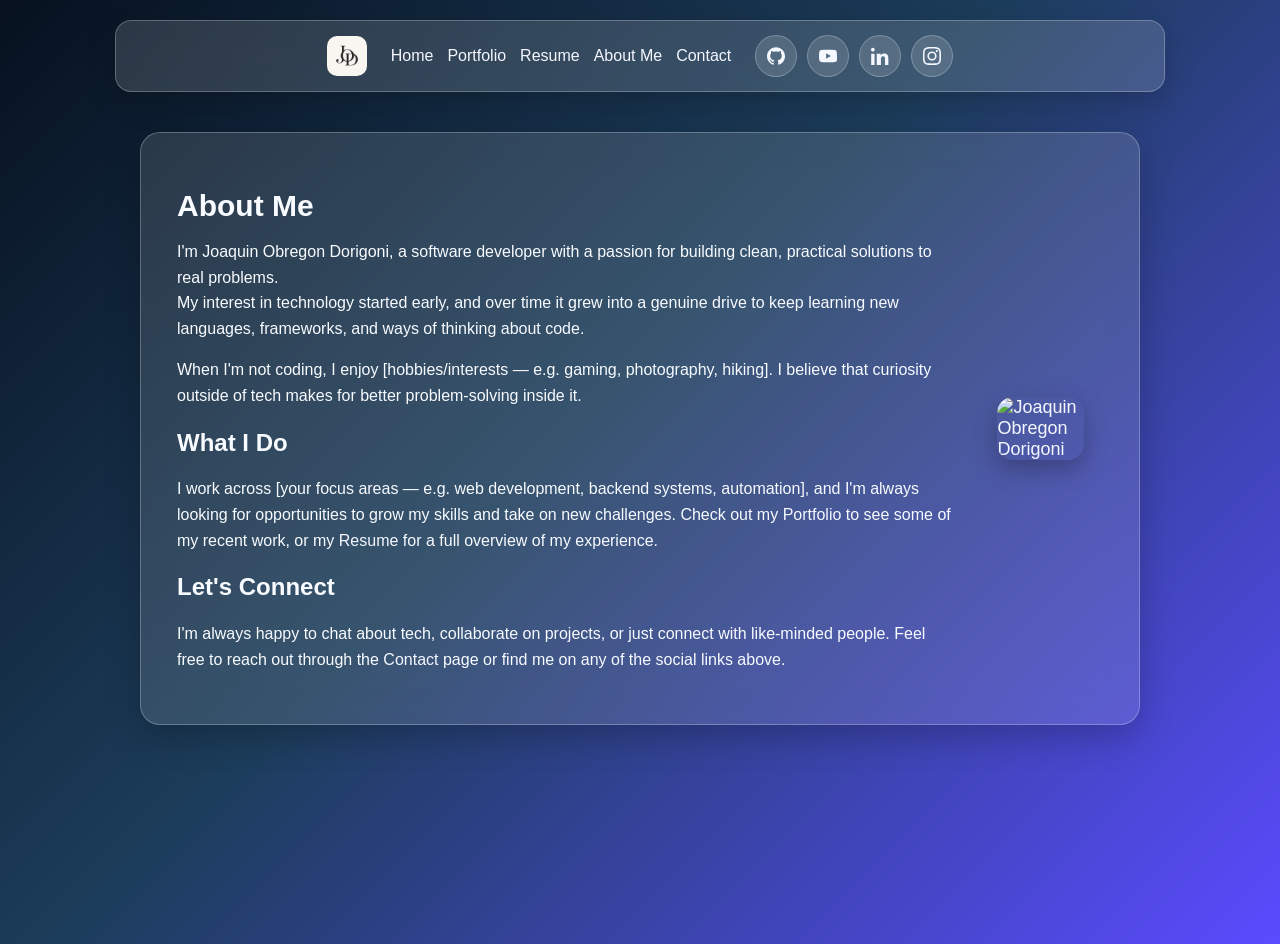
==== about/index.html @ b75c3cfd "Push lol" ====
<!DOCTYPE html>
<html lang="en">
<head>
    <meta charset="UTF-8">
    <meta name="viewport" content="width=device-width, initial-scale=1.0, maximum-scale=1.0, user-scalable=no">
    <title>About Me | Joaquin Obregon Dorigoni</title>
    <link rel="apple-touch-icon" sizes="180x180" href="/favicon/apple-touch-icon.png">
    <link rel="icon" type="image/png" sizes="32x32" href="/favicon/favicon-32x32.png">
    <link rel="icon" type="image/png" sizes="16x16" href="/favicon/favicon-16x16.png">
    <link rel="manifest" href="/favicon/site.webmanifest">
    <link rel="stylesheet" href="style.css">
    <link rel="preconnect" href="https://fonts.googleapis.com">
    <link rel="preconnect" href="https://fonts.gstatic.com" crossorigin>
    <link href="https://fonts.googleapis.com/css2?family=Bitcount+Single:wght@100..900&family=Pliant:ital,wght@0,100..900;1,100..900&family=Ubuntu:ital,wght@0,300;0,400;0,500;0,700;1,300;1,400;1,500;1,700&display=swap" rel="stylesheet">
    <link href="https://fonts.googleapis.com/css2?family=Bitcount:wght@100..900&display=swap" rel="stylesheet">
</head>
<body>
    <div class="main-header">
    <!--Header-->
        <nav class="navbar">
            <img src="/favicon/android-chrome-192x192.png" class="navbar-img">
            <a class="link-with-font" href="/">Home</a>
            <a class="link-with-font" href="/portfolio/">Portfolio</a>
            <a class="link-with-font" href="/resume/">Resume</a>
            <a class="link-with-font" href="/about/">About Me</a>
            <a class="link-with-font" href="/contact/">Contact</a>
            <div class="social-links">
                <a class="social-link" href="https://github.com/CachoCodes" target="_blank" rel="noopener noreferrer" aria-label="GitHub">
                    <svg xmlns="http://www.w3.org/2000/svg" viewBox="0 0 24 24" aria-hidden="true"><path d="M12 0.297c-6.627 0-12 5.373-12 12 0 5.303 3.438 9.8 8.205 11.387 0.6 0.113 0.82-0.258 0.82-0.577 0-0.285-0.01-1.04-0.015-2.04-3.338 0.724-4.042-1.61-4.042-1.61-0.546-1.387-1.333-1.757-1.333-1.757-1.089-0.744 0.084-0.729 0.084-0.729 1.205 0.084 1.84 1.236 1.84 1.236 1.07 1.835 2.809 1.305 3.495 0.998 0.108-0.775 0.418-1.305 0.762-1.605-2.665-0.305-5.467-1.335-5.467-5.932 0-1.31 0.468-2.381 1.236-3.221-0.124-0.303-0.536-1.524 0.117-3.176 0 0 1.008-0.322 3.301 1.23 0.957-0.266 1.983-0.399 3.003-0.404 1.02 0.005 2.047 0.138 3.006 0.404 2.291-1.552 3.297-1.23 3.297-1.23 0.655 1.653 0.243 2.873 0.119 3.176 0.77 0.84 1.235 1.911 1.235 3.221 0 4.609-2.807 5.624-5.479 5.921 0.429 0.369 0.81 1.096 0.81 2.21 0 1.596-0.014 2.883-0.014 3.276 0 0.322 0.217 0.694 0.825 0.576 4.765-1.589 8.199-6.086 8.199-11.387 0-6.627-5.373-12-12-12z"/></svg>
                </a>
                <a class="social-link" href="https://www.youtube.com/@JoacoCodes" target="_blank" rel="noopener noreferrer" aria-label="YouTube">
                    <svg xmlns="http://www.w3.org/2000/svg" viewBox="0 0 24 24" aria-hidden="true"><path d="M23.498 6.186a2.997 2.997 0 0 0-2.114-2.119C19.603 3.6 12 3.6 12 3.6s-7.603 0-9.384.467a2.997 2.997 0 0 0-2.114 2.119C0 8.01 0 12 0 12s0 3.99.502 5.814a2.997 2.997 0 0 0 2.114 2.119c1.781.467 9.384.467 9.384.467s7.603 0 9.384-.467A2.997 2.997 0 0 0 24 17.814C24 15.99 24 12 24 12s0-3.99-.502-5.814zM9.545 15.568V8.432L15.818 12l-6.273 3.568z"/></svg>
                </a>
                <a class="social-link" href="https://www.linkedin.com/in/joaquin-obregon-dorigoni-a35770422/" target="_blank" rel="noopener noreferrer" aria-label="LinkedIn">
                    <svg xmlns="http://www.w3.org/2000/svg" viewBox="0 0 24 24" aria-hidden="true"><path d="M4.98 3.5C4.98 4.88 3.86 6 2.5 6S0 4.88 0 3.5 1.12 1 2.5 1 4.98 2.12 4.98 3.5zM.24 8.98h4.52V24H.24V8.98zm7.422 0H12.9v2.1h.1c.63-1.19 2.18-2.44 4.49-2.44 4.8 0 5.69 3.16 5.69 7.27V24h-4.52v-7.6c0-1.81-.03-4.14-2.52-4.14-2.52 0-2.9 1.96-2.9 3.99V24H7.662V8.98z"/></svg>
                </a>
                <a class="social-link" href="https://www.instagram.com/joaquinobregondorigoni/" target="_blank" rel="noopener noreferrer" aria-label="Instagram">
                    <svg xmlns="http://www.w3.org/2000/svg" viewBox="0 0 24 24" aria-hidden="true"><path d="M12 2.163c3.204 0 3.584.012 4.85.07 3.252.148 4.771 1.691 4.919 4.919.058 1.265.069 1.645.069 4.849 0 3.205-.012 3.584-.069 4.849-.148 3.228-1.667 4.771-4.919 4.919-1.266.058-1.645.069-4.85.069-3.204 0-3.584-.012-4.849-.069-3.252-.148-4.771-1.691-4.919-4.919C2.011 15.647 2 15.268 2 12.063c0-3.205.012-3.584.069-4.849.148-3.228 1.667-4.771 4.919-4.919C8.416 2.175 8.796 2.163 12 2.163zm0-2.163C8.74 0 8.332.014 7.052.072 2.695.272.273 2.69.073 7.051.014 8.332 0 8.74 0 12c0 3.26.014 3.668.072 4.948.2 4.356 2.618 6.78 6.98 6.98 1.28.058 1.689.072 4.948.072 3.26 0 3.668-.014 4.948-.072 4.356-.2 6.78-2.618 6.98-6.98.058-1.28.072-1.688.072-4.948 0-3.26-.014-3.668-.072-4.948-.2-4.361-2.623-6.779-6.98-6.98C15.668.014 15.26 0 12 0zm0 5.838a6.162 6.162 0 1 0 0 12.324A6.162 6.162 0 0 0 12 5.838zm0 10.162a3.999 3.999 0 1 1 0-7.998 3.999 3.999 0 0 1 0 7.998zm6.406-11.845a1.44 1.44 0 1 0 0 2.881 1.44 1.44 0 0 0 0-2.881z"/></svg>
                </a>
            </div>
        </nav>
    </div>

    <!--Main Content-->
    <div class="content">
        <table>
            <tr>
                <td class="content-text">
                    <h1>About Me</h1>
                    <p>I'm Joaquin Obregon Dorigoni, a software developer with a passion for building clean, practical solutions to real problems. <br>My interest in technology started early, and over time it grew into a genuine drive to keep learning new languages, frameworks, and ways of thinking about code.</p>
                    <p>When I'm not coding, I enjoy [hobbies/interests — e.g. gaming, photography, hiking]. I believe that curiosity outside of tech makes for better problem-solving inside it.</p>
                    <h2>What I Do</h2>
                    <p>I work across [your focus areas — e.g. web development, backend systems, automation], and I'm always looking for opportunities to grow my skills and take on new challenges. Check out my <a class="link-with-font" href="/portfolio/">Portfolio</a> to see some of my recent work, or my <a class="link-with-font" href="/resume/">Resume</a> for a full overview of my experience.</p>
                    <h2>Let's Connect</h2>
                    <p>I'm always happy to chat about tech, collaborate on projects, or just connect with like-minded people. Feel free to reach out through the <a class="link-with-font" href="/contact/">Contact</a> page or find me on any of the social links above.</p>
                </td>
                <td class="content-img">
                    <img src="images/Joaquin.png" alt="Joaquin Obregon Dorigoni" class="profile-img">
                </td>
            </tr>
        </table>
    </div>

</body>
</html>
---- about/style.css ----
body{
    margin: 0;
    min-height: 100vh;
    background: linear-gradient(135deg, #07111f 0%, #1c3d5b 45%, #5b4bff 100%);
    color: #f5f7ff;
    font-family: "Pliant", sans-serif;
    padding-bottom: 24px;
    font-size: 18px;
}

.main-header{
    text-align: center;
    margin-top: 20px;
}

.link-with-font{
    font-family: "Pliant", sans-serif;
    font-size: 16px;
    color: #f5f7ff;
    transition: opacity 0.2s ease;
}

.link-with-font:hover {
    opacity: 0.8;
}

.navbar-img {
    width: 40px;
    height: auto;
    margin-right: 10px;
    border-radius: 10px;
}

.navbar{
    display: flex;
    justify-content: center;
    align-items: center;
    flex-wrap: wrap;
    gap: 14px;
    width: min(90%, 1000px);
    margin: 20px auto;
    padding: 14px 24px;
    border-radius: 16px;
    background: rgba(255, 255, 255, 0.14);
    backdrop-filter: blur(14px);
    -webkit-backdrop-filter: blur(14px);
    border: 1px solid rgba(255, 255, 255, 0.25);
    box-shadow: 0 10px 30px rgba(0, 0, 0, 0.2);
}

.social-links {
    display: flex;
    gap: 10px;
    margin-left: 10px;
    flex-wrap: wrap;
    justify-content: center;
}

.social-link {
    display: inline-flex;
    align-items: center;
    justify-content: center;
    width: 40px;
    height: 40px;
    border-radius: 50%;
    background: rgba(255, 255, 255, 0.14);
    color: #f5f7ff;
    border: 1px solid rgba(255, 255, 255, 0.25);
    transition: transform 0.2s ease, background 0.2s ease;
}

.social-link:hover {
    transform: translateY(-2px);
    background: rgba(255, 255, 255, 0.22);
}

.social-link svg {
    width: 18px;
    height: 18px;
    fill: currentColor;
}

.content{
    display: flex;
    flex-direction: column;
    gap: 20px;
    width: min(90%, 1000px);
    margin: 40px auto;
    padding: 24px;
    border-radius: 20px;
    background: rgba(255, 255, 255, 0.12);
    backdrop-filter: blur(16px);
    -webkit-backdrop-filter: blur(16px);
    border: 1px solid rgba(255, 255, 255, 0.25);
    box-shadow: 0 12px 35px rgba(0, 0, 0, 0.22);
    box-sizing: border-box;
}

.content table {
    width: 100%;
    border-collapse: collapse;
}

.content td {
    text-align: left;
    vertical-align: middle;
    padding: 12px;
}

.section-title {
    font-weight: normal;
    margin: 0;
    color: #f8fbff;
}

.card-grid {
    display: grid;
    grid-template-columns: repeat(auto-fit, minmax(220px, 1fr));
    gap: 18px;
}

@media (max-width: 700px) {
    .navbar {
        padding: 16px;
        gap: 10px;
    }

    .navbar-img {
        margin-right: 0;
    }

    .social-links {
        margin-left: 0;
        width: 100%;
    }

    .content {
        padding: 18px;
        width: min(94%, 1000px);
    }

    .section-title {
        font-size: 18px;
        line-height: 1.4;
    }

    .card-grid {
        grid-template-columns: 1fr;
    }

    .info-card {
        padding: 16px;
    }
}

.info-card {
    padding: 20px;
    border-radius: 18px;
    background: rgba(255, 255, 255, 0.14);
    border: 1px solid rgba(255, 255, 255, 0.22);
    box-shadow: 0 8px 24px rgba(0, 0, 0, 0.16);
}

.card-logo {
    width: 56px;
    height: 56px;
    display: flex;
    align-items: center;
    justify-content: center;
    margin-bottom: 12px;
    border-radius: 16px;
    background: linear-gradient(135deg, #ffffff 0%, #dce7ff 100%);
}

.card-logo svg {
    width: 34px;
    height: 34px;
}

.info-card h4 {
    margin: 0 0 8px;
    font-size: 18px;
    color: #ffffff;
}

.info-card p {
    margin: 0;
    font-size: 15px;
    line-height: 1.6;
    color: #e8eeff;
}

.content-text{
    text-align: left;
    font-size: 16px;
    color: #f8fbff;
}

.profile-img{
    display: block;
    margin: 0 auto;
    width: 70%;
    height: auto;
    border-radius: 16px;
    box-shadow: 0 10px 25px rgba(0, 0, 0, 0.25);
}

a{
    text-decoration: none;
    color: inherit;
}

h1{
    font-family: "Pliant", sans-serif;
    font-size: 30px;
    margin-bottom: 12px;
}

p{
    font-family: "Pliant", sans-serif;
    font-size: 16px;
    line-height: 1.6;
}

@media (max-width: 700px) {
    .navbar {
        padding: 16px;
        gap: 10px;
    }

    .navbar-img {
        margin-right: 0;
    }

    .social-links {
        margin-left: 0;
        width: 100%;
    }

    .content {
        padding: 18px;
        width: min(94%, 1000px);
    }

    .content table,
    .content tr,
    .content td {
        display: block;
        width: 100%;
    }

    .content td {
        padding: 0 0 16px;
    }

    .content td.content-img {
        padding-bottom: 0;
    }

    .profile-img {
        width: 85%;
    }

    h1 {
        font-size: 26px;
    }

    p {
        font-size: 18px;
    }
}
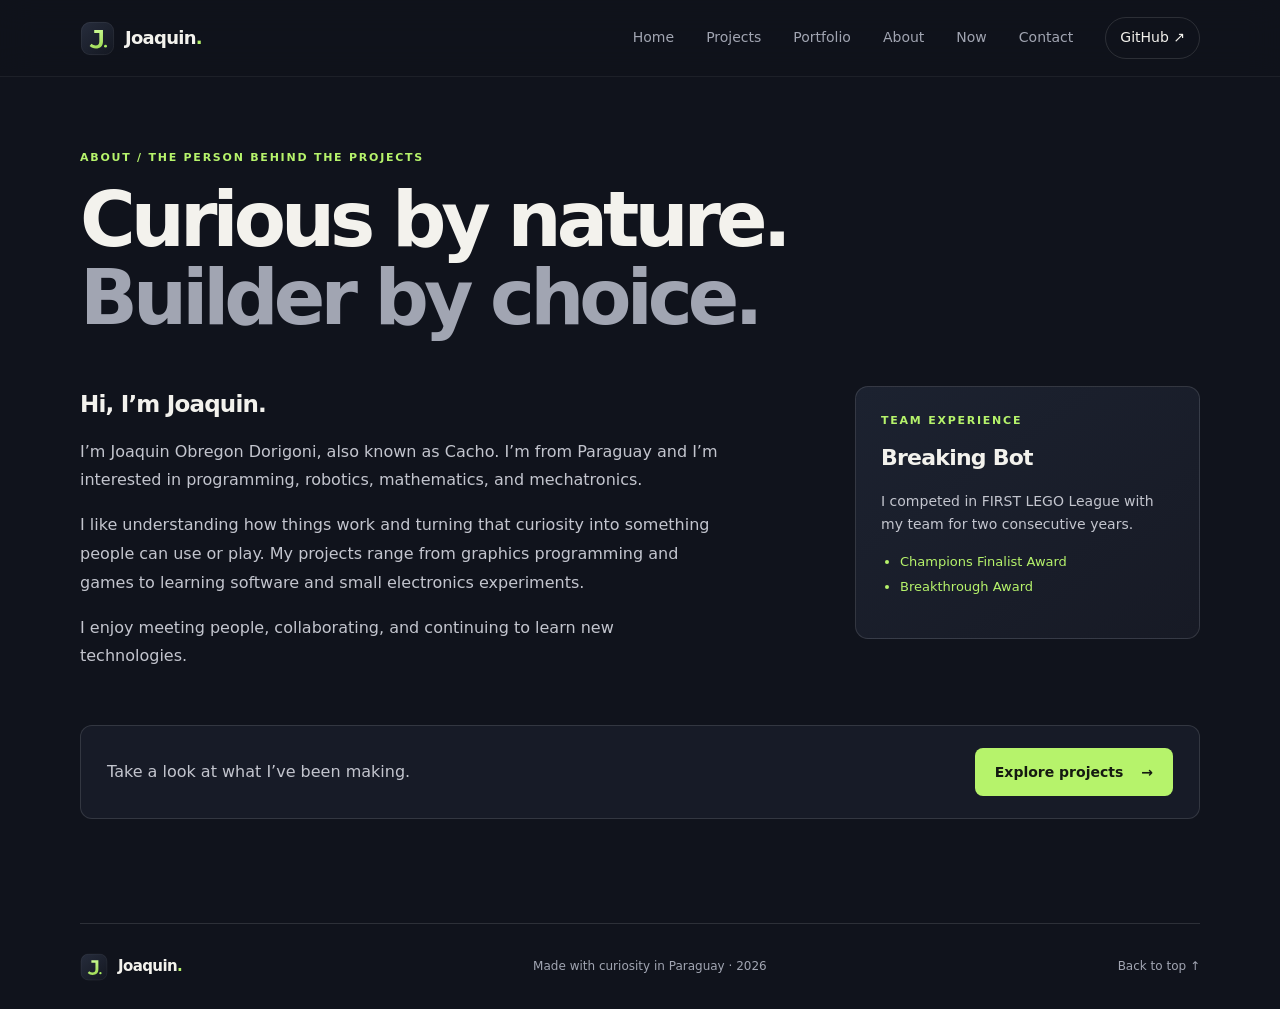
==== commit 73c016ee: "website update" ====
--- a/about/index.html
+++ b/about/index.html
@@ -1,65 +1,4 @@
-<!DOCTYPE html>
-<html lang="en">
-<head>
-    <meta charset="UTF-8">
-    <meta name="viewport" content="width=device-width, initial-scale=1.0, maximum-scale=1.0, user-scalable=no">
-    <title>About Me | Joaquin Obregon Dorigoni</title>
-    <link rel="apple-touch-icon" sizes="180x180" href="/favicon/apple-touch-icon.png">
-    <link rel="icon" type="image/png" sizes="32x32" href="/favicon/favicon-32x32.png">
-    <link rel="icon" type="image/png" sizes="16x16" href="/favicon/favicon-16x16.png">
-    <link rel="manifest" href="/favicon/site.webmanifest">
-    <link rel="stylesheet" href="style.css">
-    <link rel="preconnect" href="https://fonts.googleapis.com">
-    <link rel="preconnect" href="https://fonts.gstatic.com" crossorigin>
-    <link href="https://fonts.googleapis.com/css2?family=Bitcount+Single:wght@100..900&family=Pliant:ital,wght@0,100..900;1,100..900&family=Ubuntu:ital,wght@0,300;0,400;0,500;0,700;1,300;1,400;1,500;1,700&display=swap" rel="stylesheet">
-    <link href="https://fonts.googleapis.com/css2?family=Bitcount:wght@100..900&display=swap" rel="stylesheet">
-</head>
-<body>
-    <div class="main-header">
-    <!--Header-->
-        <nav class="navbar">
-            <img src="/favicon/android-chrome-192x192.png" class="navbar-img">
-            <a class="link-with-font" href="/">Home</a>
-            <a class="link-with-font" href="/portfolio/">Portfolio</a>
-            <a class="link-with-font" href="/resume/">Resume</a>
-            <a class="link-with-font" href="/about/">About Me</a>
-            <a class="link-with-font" href="/contact/">Contact</a>
-            <div class="social-links">
-                <a class="social-link" href="https://github.com/CachoCodes" target="_blank" rel="noopener noreferrer" aria-label="GitHub">
-                    <svg xmlns="http://www.w3.org/2000/svg" viewBox="0 0 24 24" aria-hidden="true"><path d="M12 0.297c-6.627 0-12 5.373-12 12 0 5.303 3.438 9.8 8.205 11.387 0.6 0.113 0.82-0.258 0.82-0.577 0-0.285-0.01-1.04-0.015-2.04-3.338 0.724-4.042-1.61-4.042-1.61-0.546-1.387-1.333-1.757-1.333-1.757-1.089-0.744 0.084-0.729 0.084-0.729 1.205 0.084 1.84 1.236 1.84 1.236 1.07 1.835 2.809 1.305 3.495 0.998 0.108-0.775 0.418-1.305 0.762-1.605-2.665-0.305-5.467-1.335-5.467-5.932 0-1.31 0.468-2.381 1.236-3.221-0.124-0.303-0.536-1.524 0.117-3.176 0 0 1.008-0.322 3.301 1.23 0.957-0.266 1.983-0.399 3.003-0.404 1.02 0.005 2.047 0.138 3.006 0.404 2.291-1.552 3.297-1.23 3.297-1.23 0.655 1.653 0.243 2.873 0.119 3.176 0.77 0.84 1.235 1.911 1.235 3.221 0 4.609-2.807 5.624-5.479 5.921 0.429 0.369 0.81 1.096 0.81 2.21 0 1.596-0.014 2.883-0.014 3.276 0 0.322 0.217 0.694 0.825 0.576 4.765-1.589 8.199-6.086 8.199-11.387 0-6.627-5.373-12-12-12z"/></svg>
-                </a>
-                <a class="social-link" href="https://www.youtube.com/@JoacoCodes" target="_blank" rel="noopener noreferrer" aria-label="YouTube">
-                    <svg xmlns="http://www.w3.org/2000/svg" viewBox="0 0 24 24" aria-hidden="true"><path d="M23.498 6.186a2.997 2.997 0 0 0-2.114-2.119C19.603 3.6 12 3.6 12 3.6s-7.603 0-9.384.467a2.997 2.997 0 0 0-2.114 2.119C0 8.01 0 12 0 12s0 3.99.502 5.814a2.997 2.997 0 0 0 2.114 2.119c1.781.467 9.384.467 9.384.467s7.603 0 9.384-.467A2.997 2.997 0 0 0 24 17.814C24 15.99 24 12 24 12s0-3.99-.502-5.814zM9.545 15.568V8.432L15.818 12l-6.273 3.568z"/></svg>
-                </a>
-                <a class="social-link" href="https://www.linkedin.com/in/joaquin-obregon-dorigoni-a35770422/" target="_blank" rel="noopener noreferrer" aria-label="LinkedIn">
-                    <svg xmlns="http://www.w3.org/2000/svg" viewBox="0 0 24 24" aria-hidden="true"><path d="M4.98 3.5C4.98 4.88 3.86 6 2.5 6S0 4.88 0 3.5 1.12 1 2.5 1 4.98 2.12 4.98 3.5zM.24 8.98h4.52V24H.24V8.98zm7.422 0H12.9v2.1h.1c.63-1.19 2.18-2.44 4.49-2.44 4.8 0 5.69 3.16 5.69 7.27V24h-4.52v-7.6c0-1.81-.03-4.14-2.52-4.14-2.52 0-2.9 1.96-2.9 3.99V24H7.662V8.98z"/></svg>
-                </a>
-                <a class="social-link" href="https://www.instagram.com/joaquinobregondorigoni/" target="_blank" rel="noopener noreferrer" aria-label="Instagram">
-                    <svg xmlns="http://www.w3.org/2000/svg" viewBox="0 0 24 24" aria-hidden="true"><path d="M12 2.163c3.204 0 3.584.012 4.85.07 3.252.148 4.771 1.691 4.919 4.919.058 1.265.069 1.645.069 4.849 0 3.205-.012 3.584-.069 4.849-.148 3.228-1.667 4.771-4.919 4.919-1.266.058-1.645.069-4.85.069-3.204 0-3.584-.012-4.849-.069-3.252-.148-4.771-1.691-4.919-4.919C2.011 15.647 2 15.268 2 12.063c0-3.205.012-3.584.069-4.849.148-3.228 1.667-4.771 4.919-4.919C8.416 2.175 8.796 2.163 12 2.163zm0-2.163C8.74 0 8.332.014 7.052.072 2.695.272.273 2.69.073 7.051.014 8.332 0 8.74 0 12c0 3.26.014 3.668.072 4.948.2 4.356 2.618 6.78 6.98 6.98 1.28.058 1.689.072 4.948.072 3.26 0 3.668-.014 4.948-.072 4.356-.2 6.78-2.618 6.98-6.98.058-1.28.072-1.688.072-4.948 0-3.26-.014-3.668-.072-4.948-.2-4.361-2.623-6.779-6.98-6.98C15.668.014 15.26 0 12 0zm0 5.838a6.162 6.162 0 1 0 0 12.324A6.162 6.162 0 0 0 12 5.838zm0 10.162a3.999 3.999 0 1 1 0-7.998 3.999 3.999 0 0 1 0 7.998zm6.406-11.845a1.44 1.44 0 1 0 0 2.881 1.44 1.44 0 0 0 0-2.881z"/></svg>
-                </a>
-            </div>
-        </nav>
-    </div>
-
-    <!--Main Content-->
-    <div class="content">
-        <table>
-            <tr>
-                <td class="content-text">
-                    <h1>About Me</h1>
-                    <p>I'm Joaquin Obregon Dorigoni, a software developer with a passion for building clean, practical solutions to real problems. <br>My interest in technology started early, and over time it grew into a genuine drive to keep learning new languages, frameworks, and ways of thinking about code.</p>
-                    <p>When I'm not coding, I enjoy [hobbies/interests — e.g. gaming, photography, hiking]. I believe that curiosity outside of tech makes for better problem-solving inside it.</p>
-                    <h2>What I Do</h2>
-                    <p>I work across [your focus areas — e.g. web development, backend systems, automation], and I'm always looking for opportunities to grow my skills and take on new challenges. Check out my <a class="link-with-font" href="/portfolio/">Portfolio</a> to see some of my recent work, or my <a class="link-with-font" href="/resume/">Resume</a> for a full overview of my experience.</p>
-                    <h2>Let's Connect</h2>
-                    <p>I'm always happy to chat about tech, collaborate on projects, or just connect with like-minded people. Feel free to reach out through the <a class="link-with-font" href="/contact/">Contact</a> page or find me on any of the social links above.</p>
-                </td>
-                <td class="content-img">
-                    <img src="images/Joaquin.png" alt="Joaquin Obregon Dorigoni" class="profile-img">
-                </td>
-            </tr>
-        </table>
-    </div>
-
-</body>
-</html>
+<!doctype html>
+<html lang="en"><head><meta charset="utf-8"><meta name="viewport" content="width=device-width, initial-scale=1"><meta name="theme-color" content="#10131c"><meta name="description" content="About Joaquin Obregon Dorigoni: programming, robotics, mathematics, and FIRST LEGO League experience."><title>About | Joaquin Obregon Dorigoni</title><link rel="icon" type="image/svg+xml" href="../logo.svg"><link rel="apple-touch-icon" sizes="180x180" href="../favicon/apple-touch-icon.png"><link rel="icon" type="image/png" sizes="32x32" href="../favicon/favicon-32x32.png"><link rel="icon" type="image/png" sizes="16x16" href="../favicon/favicon-16x16.png"><link rel="manifest" href="../favicon/site.webmanifest"><link rel="stylesheet" href="../style.css"><script src="../script.js" defer></script></head>
+<body><header class="site-header"><nav class="navbar shell" aria-label="Main navigation"><a class="brand" href="../index.html"><img src="../logo.svg" alt="" class="navbar-img"><span>Joaquin<span class="brand-dot">.</span></span></a><button class="nav-toggle" type="button" aria-expanded="false" aria-controls="nav-links" aria-label="Open navigation"><span></span><span></span></button><div class="nav-links" id="nav-links"><a href="../index.html">Home</a><a href="../projects/">Projects</a><a href="../portfolio/">Portfolio</a><a href="./" aria-current="page">About</a><a href="../now/">Now</a><a href="../contact/">Contact</a><a class="nav-github" href="https://github.com/CachoCodes" target="_blank" rel="noopener noreferrer">GitHub ↗</a></div></nav></header>
+<main class="subpage shell"><header class="page-hero"><p class="eyebrow">About / The person behind the projects</p><h1>Curious by nature.<br><span>Builder by choice.</span></h1></header><section class="about-page-copy"><div><h2>Hi, I’m Joaquin.</h2><p>I’m Joaquin Obregon Dorigoni, also known as Cacho. I’m from Paraguay and I’m interested in programming, robotics, mathematics, and mechatronics.</p><p>I like understanding how things work and turning that curiosity into something people can use or play. My projects range from graphics programming and games to learning software and small electronics experiments.</p><p>I enjoy meeting people, collaborating, and continuing to learn new technologies.</p></div><aside class="award-card"><p class="eyebrow">Team experience</p><h2>Breaking Bot</h2><p>I competed in FIRST LEGO League with my team for two consecutive years.</p><ul><li>Champions Finalist Award</li><li>Breakthrough Award</li></ul></aside></section><div class="page-cta"><p>Take a look at what I’ve been making.</p><a class="button button-primary" href="../projects/">Explore projects <span>→</span></a></div></main><footer class="site-footer shell"><a class="brand" href="../index.html"><img src="../logo.svg" alt="" class="navbar-img"><span>Joaquin<span class="brand-dot">.</span></span></a><p>Made with curiosity in Paraguay · <span id="year"></span></p><a href="#" class="back-top">Back to top ↑</a></footer></body></html>
--- a/style.css
+++ b/style.css
@@ -0,0 +1,18 @@
+:root{color-scheme:dark;--bg:#10131c;--surface:#171b27;--ink:#f3f2ed;--muted:#a1a5b2;--line:rgba(255,255,255,.12);--accent:#b6f36b;--violet:#a89bff;--content:1120px}
+*{box-sizing:border-box}html{scroll-behavior:smooth;scroll-padding-top:90px}body{margin:0;background:var(--bg);color:var(--ink);font-family:Inter,ui-sans-serif,system-ui,-apple-system,"Segoe UI",sans-serif;font-size:16px;line-height:1.65;overflow-x:hidden}a{color:inherit;text-decoration:none}a:focus-visible,button:focus-visible{outline:3px solid var(--accent);outline-offset:4px}.shell{width:min(var(--content),calc(100% - 48px));margin-inline:auto}.site-header{position:sticky;top:0;z-index:10;background:rgba(16,19,28,.82);backdrop-filter:blur(16px);border-bottom:1px solid rgba(255,255,255,.06)}.navbar{height:76px;display:flex;align-items:center;justify-content:space-between}.brand{display:inline-flex;align-items:center;gap:10px;font-size:18px;font-weight:750;letter-spacing:-.04em}.navbar-img{width:35px;height:35px}.brand-dot{color:var(--accent)}.nav-links{display:flex;align-items:center;gap:32px;color:var(--muted);font-size:14px}.nav-links a{transition:color .2s ease}.nav-links a:hover,.nav-links a[aria-current=location]{color:var(--ink)}.nav-github{padding:8px 14px;border:1px solid var(--line);border-radius:999px;color:var(--ink)!important}.nav-toggle{display:none}.hero{min-height:calc(100svh - 76px);display:grid;grid-template-columns:1.15fr .85fr;align-items:center;gap:6%;padding-block:72px 88px}.eyebrow{margin:0 0 20px;color:var(--accent);font-size:11px;font-weight:750;letter-spacing:.16em;text-transform:uppercase}.status-dot{display:inline-block;width:8px;height:8px;margin-right:8px;border-radius:50%;background:var(--accent);box-shadow:0 0 12px #b6f36b77;vertical-align:1px}.hero h1,.section h2{margin:0;font-size:clamp(42px,6.2vw,76px);line-height:1.04;letter-spacing:-.065em;font-weight:720}.hero h1 span,.section h2 span{color:var(--muted)}.hero-lede{max-width:510px;margin:26px 0 0;color:#c3c5ce;font-size:clamp(16px,1.6vw,19px);line-height:1.75}.hero-actions{display:flex;align-items:center;gap:28px;margin-top:32px}.button{min-height:48px;display:inline-flex;align-items:center;justify-content:center;gap:18px;padding:0 20px;border-radius:8px;font-size:14px;font-weight:700;transition:transform .2s ease,background .2s ease}.button:hover{transform:translateY(-2px)}.button-primary{background:var(--accent);color:#151a11}.button-primary:hover{background:#c5ff7c}.text-link{font-size:14px;font-weight:650}.text-link span{margin-left:8px;color:var(--accent)}.hero-meta{display:flex;align-items:center;gap:14px;margin-top:54px;color:var(--muted);font-size:12px}.meta-divider{width:4px;height:4px;border-radius:50%;background:var(--accent)}.portrait-wrap{position:relative;justify-self:end;width:min(100%,390px);aspect-ratio:.84;isolation:isolate}.portrait-wrap:before{position:absolute;inset:7% -7% -7% 7%;z-index:-1;border:1px solid rgba(182,243,107,.3);border-radius:44% 44% 18px 18px;content:"";transform:rotate(5deg)}.portrait-glow{position:absolute;inset:4%;z-index:-2;border-radius:50%;background:radial-gradient(ellipse,#a89bff55,transparent 68%);filter:blur(22px)}.profile-img{width:100%;height:100%;object-fit:cover;object-position:center 30%;border-radius:44% 44% 18px 18px;filter:saturate(.82)}.portrait-caption{position:absolute;right:-4%;bottom:8%;padding:12px 16px;border:1px solid var(--line);border-radius:8px;background:#171b27;color:var(--ink);font-size:12px;box-shadow:0 12px 35px #0004}.ticker{overflow:hidden;border-block:1px solid var(--line);background:#141822}.ticker-inner{width:max-content;min-width:100%;display:flex;align-items:center;justify-content:space-around;gap:35px;padding:16px 24px;color:#c0c2cb;font-size:12px;font-weight:650;letter-spacing:.08em;text-transform:uppercase}.ticker i{color:var(--accent);font-size:16px;font-style:normal}.section{display:grid;grid-template-columns:1fr 1fr;gap:12%;padding-block:128px}.section-heading .eyebrow,.contact-section .eyebrow,.resume-panel .eyebrow{margin-bottom:20px}.section h2{font-size:clamp(38px,5vw,58px)}.about-copy{max-width:500px;padding-top:43px;color:#c3c5ce}.about-copy p,.resume-copy p{margin:0 0 18px}.about-copy .text-link{display:inline-block;margin-top:12px;color:var(--ink)}.section-resume{display:block;padding-block:0 128px}.resume-panel{display:grid;grid-template-columns:1fr 1fr;gap:12%;padding:64px;border:1px solid var(--line);border-radius:14px;background:linear-gradient(125deg,#1c2230,#171a25)}.resume-panel h2{font-size:clamp(38px,5vw,58px)}.resume-copy{padding-top:35px;color:#c3c5ce}.button-outline{margin-top:12px;border:1px solid #ffffff40;color:var(--ink)}.button-outline:hover{border-color:var(--accent)}.contact-section{align-items:center}.contact-copy{max-width:400px;margin-top:22px;color:var(--muted)}.contact-links{display:grid;grid-template-columns:1fr 1fr;border-top:1px solid var(--line)}.contact-links a{display:flex;justify-content:space-between;padding:18px 4px;border-bottom:1px solid var(--line);color:#d6d7dd;transition:color .2s ease}.contact-links a:nth-child(odd){margin-right:24px}.contact-links a:hover{color:var(--accent)}.contact-links span{color:var(--accent)}.site-footer{min-height:86px;display:flex;align-items:center;justify-content:space-between;border-top:1px solid var(--line);color:var(--muted);font-size:12px}.site-footer p{margin:0}.site-footer .brand{color:var(--ink);font-size:15px}.site-footer .navbar-img{width:28px;height:28px}.back-top:hover{color:var(--accent)}
+@media(max-width:960px){.shell{width:min(var(--content),calc(100% - 36px))}.navbar{height:68px}.nav-toggle{width:42px;height:42px;display:grid;align-content:center;justify-content:center;gap:5px;border:1px solid var(--line);border-radius:9px;background:transparent}.nav-toggle span{width:18px;height:2px;background:var(--ink);transition:transform .2s}.nav-toggle[aria-expanded=true] span:first-child{transform:translateY(3.5px) rotate(45deg)}.nav-toggle[aria-expanded=true] span:last-child{transform:translateY(-3.5px) rotate(-45deg)}.nav-links{position:absolute;top:calc(100% + 1px);right:18px;left:18px;display:none;align-items:stretch;gap:0;padding:10px 18px;border:1px solid var(--line);border-radius:12px;background:#171b27;box-shadow:0 20px 40px #0005}.nav-links.is-open{display:flex;flex-direction:column}.nav-links>a{padding:12px 4px}.nav-github{margin:8px 0 6px;padding-left:14px!important}.hero{min-height:auto;grid-template-columns:1fr;gap:56px;padding-block:74px 70px}.hero h1{font-size:clamp(42px,11vw,68px)}.hero-meta{margin-top:36px}.portrait-wrap{justify-self:center;width:min(72%,340px)}.portrait-caption{right:-12%}.ticker-inner{justify-content:flex-start;gap:22px}.section{grid-template-columns:1fr;gap:25px;padding-block:82px}.about-copy{padding-top:0}.section-resume{padding-block:0 82px}.resume-panel{grid-template-columns:1fr;gap:24px;padding:30px 24px}.resume-copy{padding-top:0}.contact-links{margin-top:8px}.site-footer{gap:16px;flex-wrap:wrap;padding-block:18px}.site-footer p{order:3;width:100%}}
+@media(max-width:420px){.shell{width:calc(100% - 30px)}.hero-actions{align-items:flex-start;flex-direction:column;gap:18px}.portrait-wrap{width:76%}.contact-links{grid-template-columns:1fr}.contact-links a:nth-child(odd){margin-right:0}.contact-links a:last-child{border-bottom:0}.site-footer{align-items:flex-start}.back-top{margin-left:auto}}
+@media(prefers-reduced-motion:reduce){*,*::before,*::after{scroll-behavior:auto!important;transition:none!important}}
+
+/* Additional project, activity, and skills sections. */
+.resume-intro{align-self:start}.project-list{border-top:1px solid var(--line)}.project-card{padding:23px 0;border-bottom:1px solid var(--line)}.project-topline{display:flex;align-items:center;justify-content:space-between;color:var(--muted);font-size:11px;letter-spacing:.08em;text-transform:uppercase}.project-index{color:var(--accent);font-variant-numeric:tabular-nums}.project-tag{padding:4px 9px;border:1px solid var(--line);border-radius:99px}.project-card h3,.now-list h3{margin:11px 0 5px;font-size:22px;letter-spacing:-.03em}.project-card p{max-width:610px;margin:0;color:#b4b7c2;font-size:14px;line-height:1.7}.project-card>a{display:inline-block;margin-top:12px;color:var(--accent);font-size:12px;font-weight:700}.project-card>a span{margin-left:5px}.resume-summary{max-width:290px;margin:22px 0;color:var(--muted)}.now-section{padding-top:15px}.now-list{border-top:1px solid var(--line)}.now-list article{display:grid;grid-template-columns:44px 1fr;gap:12px;padding:16px 0;border-bottom:1px solid var(--line)}.now-mark{padding-top:13px;color:var(--accent);font-size:11px}.now-list h3{margin:0 0 4px;font-size:17px}.now-list p,.section-note{margin:0;color:var(--muted);font-size:14px}.section-note{max-width:300px;margin-top:18px}.skill-groups{align-self:center;border-top:1px solid var(--line)}.skill-groups article{padding:18px 0;border-bottom:1px solid var(--line)}.skill-groups h3{margin:0 0 5px;font-size:14px}.skill-groups p{margin:0;color:#b4b7c2;font-size:13px;line-height:1.8}.skill-groups p span{padding-inline:3px;color:var(--accent)}
+@media(max-width:960px){.nav-links{gap:0}.section-resume{padding-block:0 82px}.resume-panel{grid-template-columns:1fr;gap:24px;padding:30px 24px}.resume-summary{max-width:450px}.now-section{padding-top:0}}
+/* Page layouts shared by the site's separate sections. */
+.home-directory{display:grid;grid-template-columns:repeat(3,minmax(0,1fr));gap:14px;padding-block:28px 104px}.directory-card{position:relative;min-height:190px;padding:25px;border:1px solid var(--line);border-radius:13px;background:linear-gradient(140deg,#1c2230,#171a25);transition:transform .2s,border-color .2s}.directory-card:hover{transform:translateY(-3px);border-color:#b6f36b66}.directory-card .eyebrow{margin-bottom:24px}.directory-card h2{margin:0;font-size:21px;letter-spacing:-.04em}.directory-card p{max-width:260px;margin:8px 0 0;color:var(--muted);font-size:13px}.directory-arrow{position:absolute;right:22px;bottom:18px;color:var(--accent)}
+.subpage{min-height:calc(100vh - 170px);padding-block:72px 104px}.page-hero{max-width:720px;margin-bottom:48px}.page-hero .eyebrow{margin-bottom:14px}.page-hero h1{margin:0;font-size:clamp(46px,7vw,76px);line-height:1.03;letter-spacing:-.065em}.page-hero h1 span{color:var(--muted)}.page-hero>p:last-child{max-width:580px;margin:20px 0 0;color:#c3c5ce;font-size:17px;line-height:1.75}.project-grid{display:grid;grid-template-columns:repeat(2,minmax(0,1fr));gap:16px}.work-card{display:flex;min-height:300px;flex-direction:column;padding:26px;border:1px solid var(--line);border-radius:14px;background:linear-gradient(145deg,#1c2230,#171a25)}.work-card-top{display:flex;justify-content:space-between;color:var(--muted);font-size:11px;letter-spacing:.08em;text-transform:uppercase}.work-card-top span:first-child{color:var(--accent)}.work-card h2{margin:26px 0 8px;font-size:25px;letter-spacing:-.045em}.work-card p{margin:0;color:#c3c5ce;font-size:14px;line-height:1.75}.work-card .work-note{margin-top:12px;color:var(--muted);font-size:12px}.card-link{display:inline-flex;gap:8px;align-items:center;align-self:flex-start;margin-top:auto;padding-top:22px;color:var(--accent);font-size:13px;font-weight:700}.page-footnote{margin:28px 0 0;color:var(--muted);font-size:13px}.page-footnote a{color:var(--accent)}.feature-list{display:grid;gap:16px}.feature-card{display:grid;grid-template-columns:.55fr 1fr;gap:28px;min-height:260px;padding:32px;border:1px solid var(--line);border-radius:14px;background:linear-gradient(120deg,#1c2230,#171a25)}.feature-green{box-shadow:inset 4px 0 #b6f36b}.feature-violet{box-shadow:inset 4px 0 #a89bff}.feature-number{color:var(--accent);font-size:12px;font-weight:700;letter-spacing:.14em;text-transform:uppercase}.feature-card .project-tag{display:inline-block;padding:5px 10px;border:1px solid var(--line);border-radius:99px;color:var(--muted);font-size:11px;text-transform:uppercase;letter-spacing:.06em}.feature-card h2{margin:12px 0;font-size:clamp(24px,3.4vw,34px);letter-spacing:-.04em}.feature-card p:not(.project-tag){max-width:650px;color:#c3c5ce;font-size:14px;line-height:1.75}.page-cta{display:flex;align-items:center;justify-content:space-between;gap:20px;margin-top:38px;padding:22px 26px;border:1px solid var(--line);border-radius:12px;background:#171b27}.page-cta p{margin:0;color:#c3c5ce}.page-cta .button{flex:none}.skill-page-grid{display:grid;grid-template-columns:repeat(2,minmax(0,1fr));gap:14px}.skill-page-card{min-height:175px;padding:23px;border:1px solid var(--line);border-radius:13px;background:linear-gradient(145deg,#1c2230,#171a25)}.skill-icon{display:grid;width:40px;height:40px;place-items:center;margin-bottom:15px;border-radius:10px;background:#b6f36b18;color:var(--accent);font-size:16px;font-weight:800}.skill-page-card h2{margin:0 0 7px;font-size:17px}.skill-page-card p{margin:0;color:#b4b7c2;font-size:13px;line-height:1.75}.skill-page-card .card-link{padding-top:12px}.about-page-copy{display:grid;grid-template-columns:1.3fr .7fr;gap:12%;align-items:start}.about-page-copy h2{margin:0 0 14px;font-size:23px;letter-spacing:-.035em}.about-page-copy>div p{margin:0 0 16px;color:#c3c5ce;line-height:1.8}.award-card{padding:25px;border:1px solid var(--line);border-radius:13px;background:linear-gradient(145deg,#1c2230,#171a25)}.award-card .eyebrow{margin-bottom:10px}.award-card h2{font-size:22px}.award-card p:not(.eyebrow){color:#c3c5ce;font-size:14px}.award-card ul{padding-left:19px;color:var(--accent);font-size:13px;line-height:1.9}.now-page-list{border-top:1px solid var(--line)}.now-page-list article{display:grid;grid-template-columns:42px 1fr auto;gap:16px;align-items:center;padding:23px 4px;border-bottom:1px solid var(--line)}.now-page-list article>span{color:var(--accent);font-size:11px}.now-page-list h2{margin:0 0 4px;font-size:18px}.now-page-list p{margin:0;color:var(--muted);font-size:14px;line-height:1.65}.now-page-list b{padding:5px 10px;border:1px solid var(--line);border-radius:99px;color:#c3c5ce;font-size:10px;font-weight:500;letter-spacing:.08em;text-transform:uppercase}.contact-page{max-width:760px;border-top:1px solid var(--line)}.contact-page a{display:flex;justify-content:space-between;gap:20px;padding:20px 4px;border-bottom:1px solid var(--line);transition:color .2s}.contact-page a:hover{color:var(--accent)}.contact-page span{color:var(--muted)}.contact-page b{font-size:14px;font-weight:600}.subpage+.site-footer{margin-top:0}
+@media(max-width:800px){.home-directory{grid-template-columns:repeat(2,minmax(0,1fr));padding-bottom:78px}.subpage{padding-block:54px 76px}.about-page-copy{grid-template-columns:1fr;gap:26px}.feature-card{grid-template-columns:1fr;gap:12px}.feature-number{padding-bottom:10px}.now-page-list article{grid-template-columns:32px 1fr}.now-page-list b{grid-column:2;justify-self:start}}
+@media(max-width:560px){.home-directory,.project-grid,.skill-page-grid{grid-template-columns:1fr}.directory-card{min-height:160px}.page-hero{margin-bottom:32px}.page-hero>p:last-child{font-size:15px}.work-card{min-height:260px;padding:22px}.feature-card{padding:24px}.page-cta{align-items:flex-start;flex-direction:column}.contact-page a{flex-direction:column;gap:4px}}
+
+/* Project previews and hosted project detail pages. */
+.work-card{overflow:hidden}.project-image-link{display:block;aspect-ratio:16/9;overflow:hidden;margin:-26px -26px 22px;border-bottom:1px solid var(--line);background:#11151e}.project-image-link img{width:100%;height:100%;display:block;object-fit:cover;transition:transform .35s ease}.project-image-link:hover img{transform:scale(1.035)}.work-card h2 a:hover{color:var(--accent)}.detail-visual{margin:28px 0 0;padding:12px;border:1px solid var(--line);border-radius:14px;background:#171b27}.detail-visual img{display:block;width:100%;max-height:620px;object-fit:contain;margin:auto;border-radius:8px}.detail-note{max-width:760px;margin:16px 0;color:var(--muted);font-size:13px}.logo-dark{background:#171b27!important}.card-logo img{width:48px;height:48px;object-fit:contain}
+@media(max-width:560px){.project-image-link{margin:-22px -22px 18px}}
